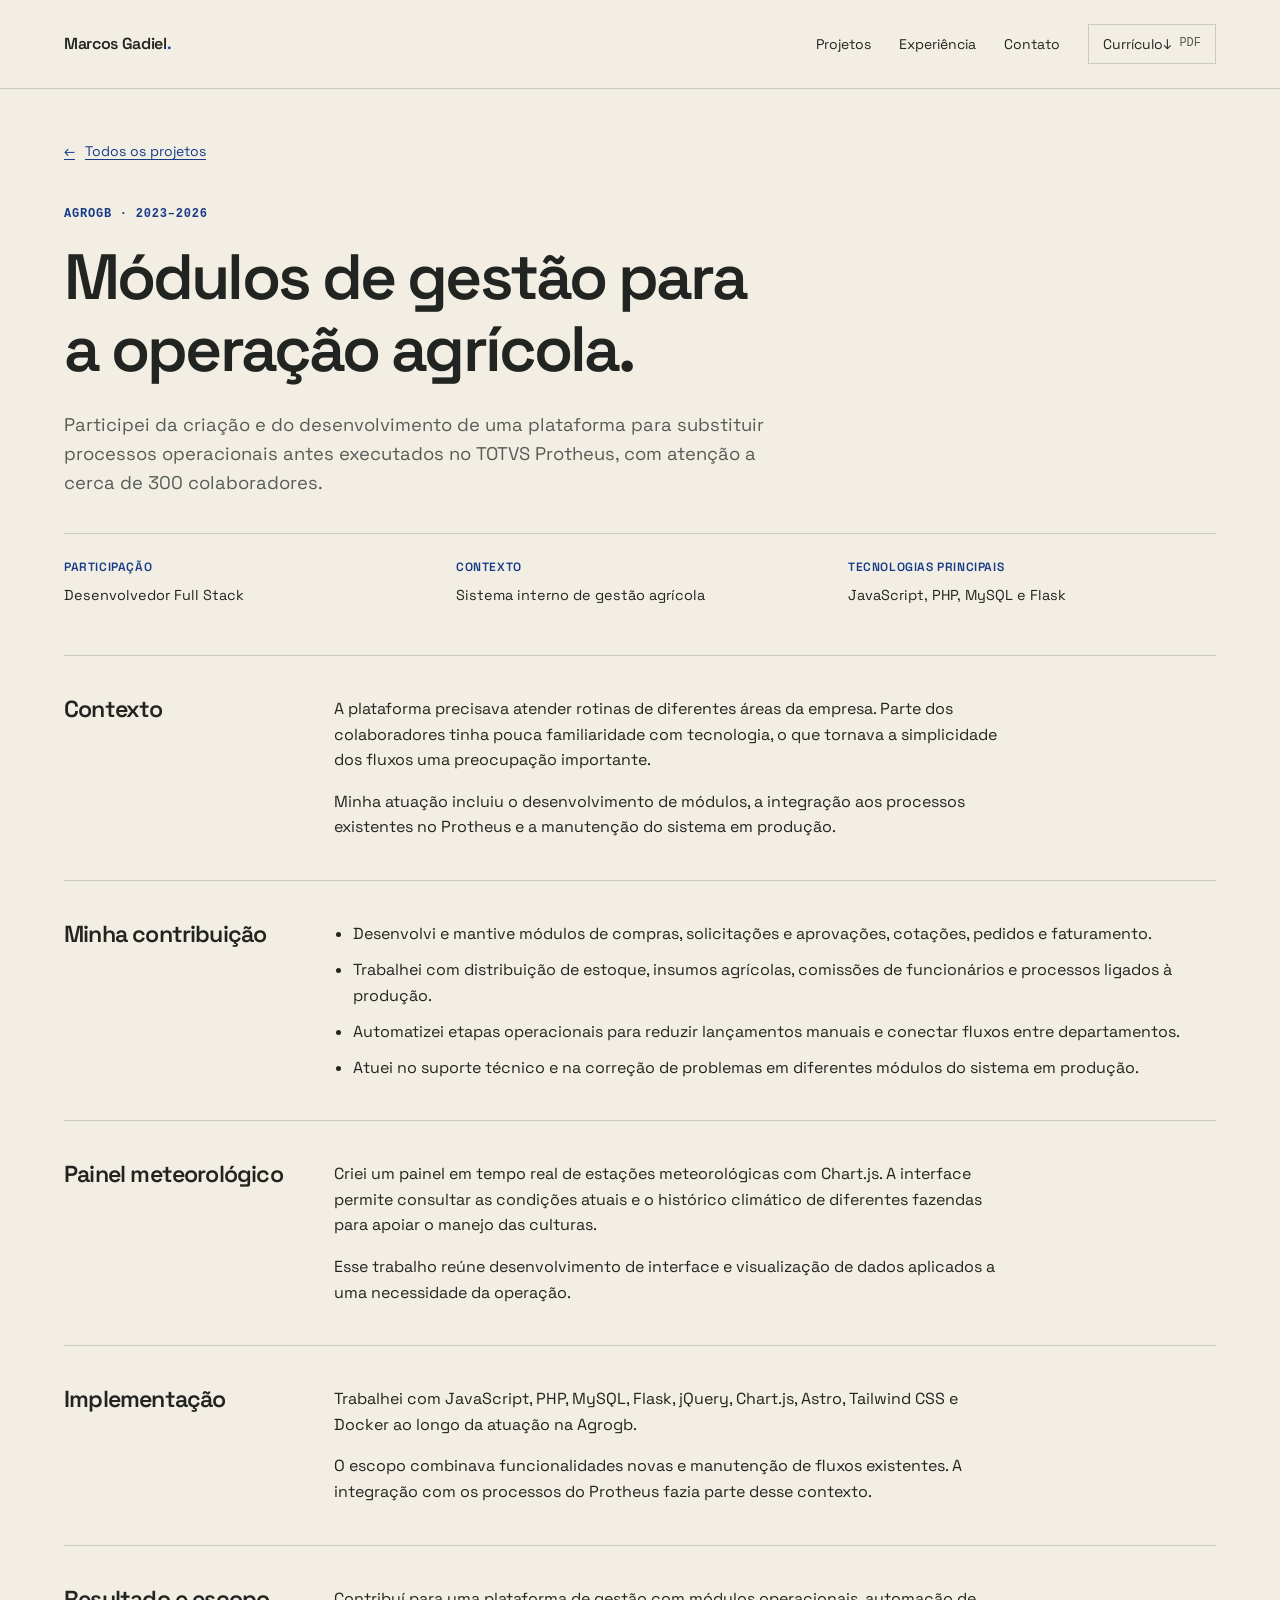
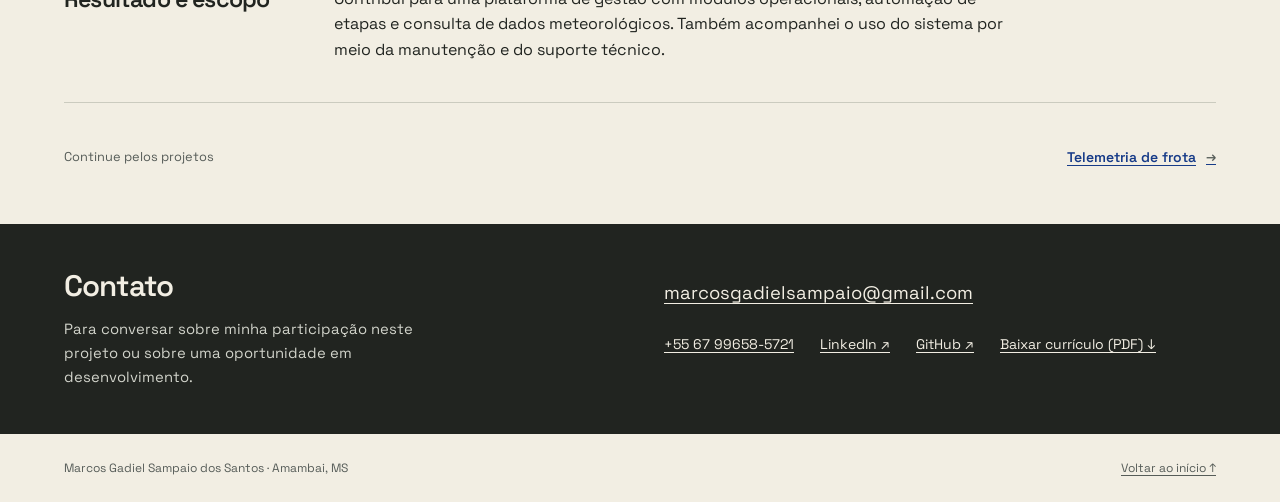
==== projetos/agrogb.html @ a347e8ad "portfolio iupdate: new copy, projects area, contact" ====
<!doctype html>
<html lang="pt-BR">
<head>
  <meta charset="utf-8">
  <meta name="viewport" content="width=device-width, initial-scale=1">
  <title>Agrogb — gestão agrícola | Marcos Gadiel Sampaio</title>
  <meta name="description" content="Atuação no desenvolvimento e na manutenção de módulos de gestão agrícola, integrações com processos do Protheus e painel meteorológico com Chart.js.">
  <meta name="theme-color" content="#f2eee3">
  <meta property="og:type" content="website">
  <meta property="og:locale" content="pt_BR">
  <meta property="og:title" content="Agrogb — gestão agrícola | Marcos Gadiel Sampaio">
  <meta property="og:description" content="Atuação no desenvolvimento e na manutenção de módulos de gestão agrícola, integrações com processos do Protheus e painel meteorológico com Chart.js.">
  <link rel="icon" href="../assets/favicon.svg" type="image/svg+xml">
  <link rel="stylesheet" href="../assets/styles.css">
</head>
<body id="topo">
  <a class="skip-link" href="#conteudo">Pular para o conteúdo</a>
  <header class="site-header"><div class="wrap header-inner">
    <a class="brand" href="../index.html" aria-label="Marcos Gadiel, início">Marcos Gadiel<span aria-hidden="true">.</span></a>
    <nav class="site-nav" aria-label="Navegação principal">
      <a href="../index.html#projetos">Projetos</a><a href="../index.html#experiencia">Experiência</a><a href="#contato">Contato</a>
      <a class="nav-cv" href="../assets/marcos-gadiel-curriculo.pdf" download>Currículo <span aria-hidden="true">↓</span><span class="meta">&nbsp;PDF</span></a>
    </nav>
  </div></header>
  <main id="conteudo" class="wrap" tabindex="-1">
    <header class="case-header">
      <a class="back-link" href="../index.html#projetos"><span aria-hidden="true">←</span> Todos os projetos</a>
      <p class="eyebrow">Agrogb · 2023–2026</p>
      <h1>Módulos de gestão para a operação agrícola.</h1>
      <p class="case-intro">Participei da criação e do desenvolvimento de uma plataforma para substituir processos operacionais antes executados no TOTVS Protheus, com atenção a cerca de 300 colaboradores.</p>
      <dl class="case-facts"><div><dt>Participação</dt><dd>Desenvolvedor Full Stack</dd></div><div><dt>Contexto</dt><dd>Sistema interno de gestão agrícola</dd></div><div><dt>Tecnologias principais</dt><dd>JavaScript, PHP, MySQL e Flask</dd></div></dl>
    </header>
    <section class="case-section"><h2>Contexto</h2><div><p>A plataforma precisava atender rotinas de diferentes áreas da empresa. Parte dos colaboradores tinha pouca familiaridade com tecnologia, o que tornava a simplicidade dos fluxos uma preocupação importante.</p><p>Minha atuação incluiu o desenvolvimento de módulos, a integração aos processos existentes no Protheus e a manutenção do sistema em produção.</p></div></section><section class="case-section"><h2>Minha contribuição</h2><div><ul><li>Desenvolvi e mantive módulos de compras, solicitações e aprovações, cotações, pedidos e faturamento.</li><li>Trabalhei com distribuição de estoque, insumos agrícolas, comissões de funcionários e processos ligados à produção.</li><li>Automatizei etapas operacionais para reduzir lançamentos manuais e conectar fluxos entre departamentos.</li><li>Atuei no suporte técnico e na correção de problemas em diferentes módulos do sistema em produção.</li></ul></div></section><section class="case-section"><h2>Painel meteorológico</h2><div><p>Criei um painel em tempo real de estações meteorológicas com Chart.js. A interface permite consultar as condições atuais e o histórico climático de diferentes fazendas para apoiar o manejo das culturas.</p><p>Esse trabalho reúne desenvolvimento de interface e visualização de dados aplicados a uma necessidade da operação.</p></div></section><section class="case-section"><h2>Implementação</h2><div><p>Trabalhei com JavaScript, PHP, MySQL, Flask, jQuery, Chart.js, Astro, Tailwind CSS e Docker ao longo da atuação na Agrogb.</p><p>O escopo combinava funcionalidades novas e manutenção de fluxos existentes. A integração com os processos do Protheus fazia parte desse contexto.</p></div></section><section class="case-section"><h2>Resultado e escopo</h2><div><p>Contribuí para uma plataforma de gestão com módulos operacionais, automação de etapas e consulta de dados meteorológicos. Também acompanhei o uso do sistema por meio da manutenção e do suporte técnico.</p></div></section>
    <nav class="next-project" aria-label="Próximo projeto"><span>Continue pelos projetos</span><a class="text-link" href="telemetria.html">Telemetria de frota <span aria-hidden="true">→</span></a></nav>
  </main>
  <section class="contact-section" id="contato" aria-labelledby="titulo-contato"><div class="wrap contact-grid">
    <div><h2 id="titulo-contato">Contato</h2><p>Para conversar sobre minha participação neste projeto ou sobre uma oportunidade em desenvolvimento.</p></div>
    <div class="contact-links">
      <a class="contact-email" href="mailto:marcosgadielsampaio@gmail.com">marcosgadielsampaio@gmail.com</a>
      <a href="tel:+5567996585721">+55 67 99658-5721</a>
      <a href="https://www.linkedin.com/in/gadielsampaio/">LinkedIn <span aria-hidden="true">&nbsp;↗</span></a>
      <a href="https://github.com/gadielsampaio">GitHub <span aria-hidden="true">&nbsp;↗</span></a>
      <a href="../assets/marcos-gadiel-curriculo.pdf" download>Baixar currículo (PDF) <span aria-hidden="true">&nbsp;↓</span></a>
    </div>
  </div></section>
  <footer><div class="wrap footer-inner"><span>Marcos Gadiel Sampaio dos Santos · Amambai, MS</span><a href="#topo">Voltar ao início ↑</a></div></footer>
</body>
</html>
---- assets/styles.css ----
/* Shared styles. No build step or JavaScript required. */
@font-face { font-family: 'Space Grotesk'; src: url('space-grotesk-regular.woff') format('woff'); font-style: normal; font-weight: 400; font-display: swap; }
@font-face { font-family: 'Space Grotesk'; src: url('space-grotesk-semibold.woff') format('woff'); font-style: normal; font-weight: 600 700; font-display: swap; }
:root {
  color-scheme: light;
  --paper: #f2eee3;
  --surface: #e8e4d9;
  --ink: #212420;
  --muted: #565c58;
  --blue: #1948c5;
  --blue-deep: #173b88;
  --line: #cbcbbf;
  --max-width: 1160px;
  --space: clamp(24px, 5vw, 72px);
}
*, *::before, *::after { box-sizing: border-box; }
html { scroll-padding-top: 32px; }
body { margin: 0; background: var(--paper); color: var(--ink); font-family: 'Space Grotesk', Arial, Helvetica, sans-serif; font-size: 16px; line-height: 1.6; -webkit-font-smoothing: antialiased; }
::selection { color: #fff; background: var(--blue); }
h1, h2, h3, p, figure, dl, dd { margin: 0; }
h1, h2, h3 { font-weight: 600; line-height: 1.12; text-wrap: balance; }
h1 { font-size: clamp(2.5rem, 4.5vw, 4rem); letter-spacing: -.045em; }
h2 { font-size: clamp(1.75rem, 3vw, 2.35rem); letter-spacing: -.035em; }
h3 { font-size: 1.3rem; letter-spacing: -.02em; }
p { max-width: 68ch; }
a { color: var(--blue-deep); text-decoration-thickness: 1px; text-underline-offset: .22em; }
a:hover { color: var(--blue); }
a:focus-visible, summary:focus-visible { outline: 3px solid var(--blue); outline-offset: 5px; }
img { display: block; max-width: 100%; height: auto; }
ul, ol { padding-left: 1.2em; }
li + li { margin-top: .65em; }
.wrap { width: min(var(--max-width), calc(100% - var(--space) * 2)); margin-inline: auto; }
.eyebrow, .meta, .number, .stack, .period { font-family: 'Courier New', Courier, monospace; font-size: .75rem; line-height: 1.6; }
.eyebrow { color: var(--blue-deep); font-weight: 700; letter-spacing: .065em; text-transform: uppercase; }
.muted, .meta, .period { color: var(--muted); }
.skip-link { position: absolute; left: var(--space); top: 12px; z-index: 10; padding: 12px 18px; background: var(--ink); color: #fff; transform: translateY(-200%); }
.skip-link:focus { transform: none; color: #fff; }
.site-header { border-bottom: 1px solid var(--line); }
.header-inner { min-height: 88px; display: flex; align-items: center; justify-content: space-between; gap: 24px; }
.brand { display: inline-flex; align-items: center; min-height: 44px; color: var(--ink); text-decoration: none; font-size: 1rem; font-weight: 700; letter-spacing: -.02em; white-space: nowrap; }
.brand span { color: var(--blue); }
.site-nav { display: flex; align-items: center; gap: 28px; font-size: .875rem; }
.site-nav a { display: inline-flex; align-items: center; min-height: 44px; color: var(--ink); text-decoration: none; }
.site-nav a:hover { color: var(--blue); text-decoration: underline; }
.site-nav .nav-cv { min-height: 40px; border: 1px solid var(--line); padding: 6px 14px; }
.hero { display: grid; grid-template-columns: minmax(0, 1fr) 300px; gap: 72px; align-items: center; padding-block: 70px 72px; }
.hero .eyebrow { margin-bottom: 20px; }
.hero h1 { max-width: 16ch; }
.hero-intro { font-size: 1.075rem; margin-top: 25px; color: var(--muted); max-width: 55ch; }
.hero-actions { display: flex; flex-wrap: wrap; align-items: center; gap: 12px 28px; margin-top: 28px; }
.button { display: inline-flex; align-items: center; justify-content: space-between; gap: 24px; min-height: 48px; padding: 12px 20px; background: var(--blue); color: #fff; text-decoration: none; font-size: .875rem; font-weight: 600; }
.button:hover { background: var(--blue-deep); color: #fff; }
.text-link { display: inline-flex; align-items: center; gap: 10px; min-height: 44px; font-size: .875rem; font-weight: 600; }
.opportunity { margin-top: 23px; font-size: .8rem; max-width: 59ch; color: var(--muted); }
.portrait { align-self: center; padding-top: 4px; }
.portrait-image { padding: 24px 12px 0; background: var(--surface); border-bottom: 3px solid var(--blue); }
.portrait img { width: 276px; aspect-ratio: 672 / 643; }
.portrait figcaption { display: flex; flex-direction: column; gap: 2px; margin-top: 13px; font-size: .8rem; }
.portrait figcaption strong { font-weight: 600; }
.section { padding-block: 60px; border-top: 1px solid var(--line); }
.section-heading { display: flex; align-items: baseline; gap: 24px; margin-bottom: 32px; }
.number { color: var(--blue); font-weight: 700; }
.project-lead { display: grid; grid-template-columns: 1.12fr 1fr; border-top: 2px solid var(--blue); border-bottom: 1px solid var(--line); padding-block: 32px; gap: 48px; }
.project-lead h3 { font-size: 2.5rem; letter-spacing: -.04em; margin: 10px 0 12px; }
.project-title { font-size: 1.1rem; margin-bottom: 12px; color: var(--blue-deep); }
.project-lead .description { font-size: .95rem; color: var(--muted); }
.stack { color: var(--muted); margin-top: 20px; font-size: .75rem; }
.project-lead .text-link { margin-top: 15px; }
.project-scope { border-left: 1px solid var(--line); padding-left: 36px; }
.project-scope h4 { margin: 0 0 15px; font-size: .8rem; color: var(--blue-deep); text-transform: uppercase; letter-spacing: .06em; }
.scope-list { list-style: none; padding: 0; margin: 0; }
.scope-list li { display: grid; grid-template-columns: 27px 1fr; gap: 10px; padding-block: 13px; border-top: 1px solid var(--line); font-size: .9rem; margin: 0; }
.scope-list .number { font-weight: 400; }
.scope-list strong { font-weight: 600; display: block; }
.scope-list p { margin-top: 3px; color: var(--muted); font-size: .875rem; }
.project-secondary { display: grid; grid-template-columns: repeat(2, minmax(0, 1fr)); gap: 48px; margin-top: 30px; }
.project-secondary h3 { margin: 10px 0 14px; font-size: 1.5rem; }
.project-secondary p:not(.eyebrow):not(.stack) { color: var(--muted); font-size: .925rem; }
.project-secondary .text-link { margin-top: 14px; }
.experience-row { display: grid; grid-template-columns: 230px 1fr; gap: 40px; padding-block: 25px; border-top: 1px solid var(--line); }
.experience-row:first-child { padding-top: 0; border-top: 0; }
.experience-row:last-child { padding-bottom: 0; }
.experience-row h3 { font-size: 1.05rem; margin-bottom: 6px; }
.experience-row h4 { margin: 0 0 8px; font-size: 1rem; font-weight: 600; }
.experience-row p { font-size: .925rem; color: var(--muted); }
.competency-grid { display: grid; grid-template-columns: repeat(3, minmax(0, 1fr)); gap: 42px; }
.competency-grid h3 { font-size: 1.1rem; margin-bottom: 16px; }
.technology-list { font-size: 1rem; line-height: 1.8; margin-bottom: 15px; }
.competency-grid .muted { font-size: .875rem; }
.about-grid { display: grid; grid-template-columns: 1.2fr 1fr; gap: 70px; }
.about-copy p { font-size: 1rem; }
.about-copy p + p { margin-top: 16px; color: var(--muted); font-size: .925rem; }
.about-facts { border-left: 1px solid var(--line); padding-left: 36px; }
.about-facts dt { font-size: .75rem; font-weight: 700; color: var(--blue-deep); text-transform: uppercase; letter-spacing: .05em; margin-bottom: 7px; }
.about-facts dd { font-size: .875rem; }
.about-facts dd + dt { margin-top: 22px; }
.contact-section { padding-block: 46px; background: var(--ink); color: var(--paper); }
.contact-grid { display: grid; grid-template-columns: 1fr 1fr; gap: 48px; align-items: start; }
.contact-section h2 { font-size: 1.85rem; margin-bottom: 14px; }
.contact-section p { color: #d2d4cb; font-size: .925rem; max-width: 42ch; }
.contact-section a { color: var(--paper); }
.contact-section a:hover { color: #fff; }
.contact-section a:focus-visible { outline-color: #fff; }
.contact-links { display: flex; flex-wrap: wrap; gap: 8px 26px; align-items: baseline; }
.contact-email { flex-basis: 100%; font-size: clamp(.95rem, 1.5vw, 1.15rem); overflow-wrap: anywhere; }
.contact-links a { min-height: 44px; display: inline-flex; align-items: center; font-size: .875rem; }
.contact-links .contact-email { font-size: clamp(.95rem, 1.5vw, 1.15rem); }
.footer-inner { display: flex; flex-wrap: wrap; align-items: center; justify-content: space-between; gap: 10px 24px; padding-block: 12px; font-size: .75rem; color: var(--muted); }
.footer-inner a { display: inline-flex; align-items: center; min-height: 44px; color: var(--muted); }
/* Project pages */
.case-header { padding-block: 40px 48px; }
.back-link { display: inline-flex; align-items: center; min-height: 44px; font-size: .875rem; gap: 10px; margin-bottom: 32px; }
.case-header .eyebrow { margin-bottom: 18px; }
.case-header h1 { max-width: 22ch; font-size: clamp(2.25rem, 5vw, 4rem); }
.case-intro { margin-top: 24px; max-width: 62ch; font-size: 1.15rem; color: var(--muted); }
.case-facts { display: grid; grid-template-columns: 1fr 1fr 1fr; gap: 24px; border-top: 1px solid var(--line); margin-top: 35px; padding-top: 24px; }
.case-facts dt { font-size: .75rem; text-transform: uppercase; letter-spacing: .05em; color: var(--blue-deep); font-weight: 700; margin-bottom: 7px; }
.case-facts dd { font-size: .9rem; }
.case-section { display: grid; grid-template-columns: 230px minmax(0, 1fr); gap: 40px; border-top: 1px solid var(--line); padding-block: 40px; }
.case-section h2 { font-size: 1.45rem; max-width: 18ch; }
.case-section h3 { font-size: 1.05rem; margin-bottom: 10px; }
.case-section p, .case-section li { font-size: 1rem; }
.case-section p + p { margin-top: 16px; }
.case-section ul { margin: 0; }
.case-section .muted { font-size: .9rem; }
.case-section .stack { margin-top: 18px; }
.flow { display: grid; grid-template-columns: 1fr 1fr; gap: 0 28px; list-style: none; padding: 0; margin: 0; }
.flow li { padding-block: 16px; margin: 0; border-top: 1px solid var(--line); }
.flow .number { display: block; margin-bottom: 7px; }
.flow strong { display: block; font-size: 1rem; margin-bottom: 5px; }
.flow p { font-size: .9rem; color: var(--muted); }
.next-project { border-top: 1px solid var(--line); padding-block: 32px 45px; display: flex; justify-content: space-between; align-items: center; gap: 16px; }
.next-project span { color: var(--muted); font-size: .8rem; }
@media (max-width: 1000px) {
  .hero { gap: 36px; grid-template-columns: minmax(0, 1fr) 240px; }
  .site-nav { gap: 20px; }
  .experience-row, .case-section { grid-template-columns: 190px minmax(0, 1fr); gap: 32px; }
  .project-lead { gap: 30px; }
  .project-scope { padding-left: 26px; }
}
@media (max-width: 760px) {
  :root { --space: 24px; }
  .header-inner { flex-wrap: wrap; gap: 2px 20px; padding-block: 16px 10px; }
  .site-nav { gap: 22px; flex-wrap: wrap; font-size: .8rem; }
  .site-nav .nav-cv { border: 0; padding: 0; min-height: 44px; }
  .hero { grid-template-columns: minmax(0, 1fr); gap: 32px; padding-block: 40px; }
  .hero h1 { font-size: clamp(2.35rem, 7vw, 3.7rem); max-width: 19ch; }
  .hero-intro { font-size: 1rem; }
  .portrait { display: flex; align-items: center; gap: 16px; padding: 0; }
  .portrait-image { width: 78px; flex: 0 0 78px; padding: 6px 2px 0; border-bottom-width: 2px; }
  .portrait figcaption { margin: 0; }
  .opportunity { margin-top: 16px; }
  .section { padding-block: 40px; }
  .section-heading { gap: 16px; margin-bottom: 26px; }
  .project-lead { grid-template-columns: minmax(0, 1fr); gap: 24px; padding-block: 25px; }
  .project-scope { padding-left: 0; border: 0; }
  .project-scope h4 { margin-bottom: 10px; }
  .project-secondary { grid-template-columns: minmax(0, 1fr); gap: 25px; }
  .project-secondary article + article { border-top: 1px solid var(--line); padding-top: 25px; }
  .experience-row, .case-section { grid-template-columns: minmax(0, 1fr); gap: 16px; }
  .experience-company { display: flex; flex-wrap: wrap; align-items: baseline; gap: 6px 16px; }
  .experience-row h3 { margin: 0; }
  .competency-grid { grid-template-columns: minmax(0, 1fr); gap: 28px; }
  .competency-grid h3 { margin-bottom: 8px; }
  .technology-list { margin-bottom: 7px; }
  .about-grid { grid-template-columns: minmax(0, 1fr); gap: 28px; }
  .about-facts { border: 0; padding: 0; }
  .contact-grid { grid-template-columns: minmax(0, 1fr); gap: 22px; }
  .contact-section { padding-block: 36px; }
  .case-header { padding-block: 24px 36px; }
  .case-intro { font-size: 1rem; }
  .back-link { margin-bottom: 24px; }
  .case-facts { grid-template-columns: minmax(0, 1fr); gap: 16px; }
  .case-section { padding-block: 30px; }
  .case-section h2 { max-width: none; }
  .flow { grid-template-columns: minmax(0, 1fr); }
  .next-project { align-items: flex-start; flex-direction: column; }
}
@media (max-width: 370px) {
  :root { --space: 18px; }
  .site-nav { gap: 16px; }
  .hero-actions { gap: 6px 20px; }
}
@media print {
  :root { --paper: #fff; --ink: #000; --muted: #333; --space: 0px; }
  .site-header, .skip-link, .hero-actions, .back-link, .next-project, .footer-inner > a { display: none; }
  body { font-size: 10pt; }
  .wrap { width: 100%; }
  .hero { padding-block: 15px 25px; }
  .section, .case-section { padding-block: 24px; }
  h1 { font-size: 30pt; }
  h2 { font-size: 20pt; }
  a { color: #000; }
  .experience-row, .project-secondary article, .case-facts { break-inside: avoid; }
  .contact-section { background: #fff; color: #000; border-top: 1px solid #ccc; }
  .contact-section a, .contact-section p { color: #000; }
}
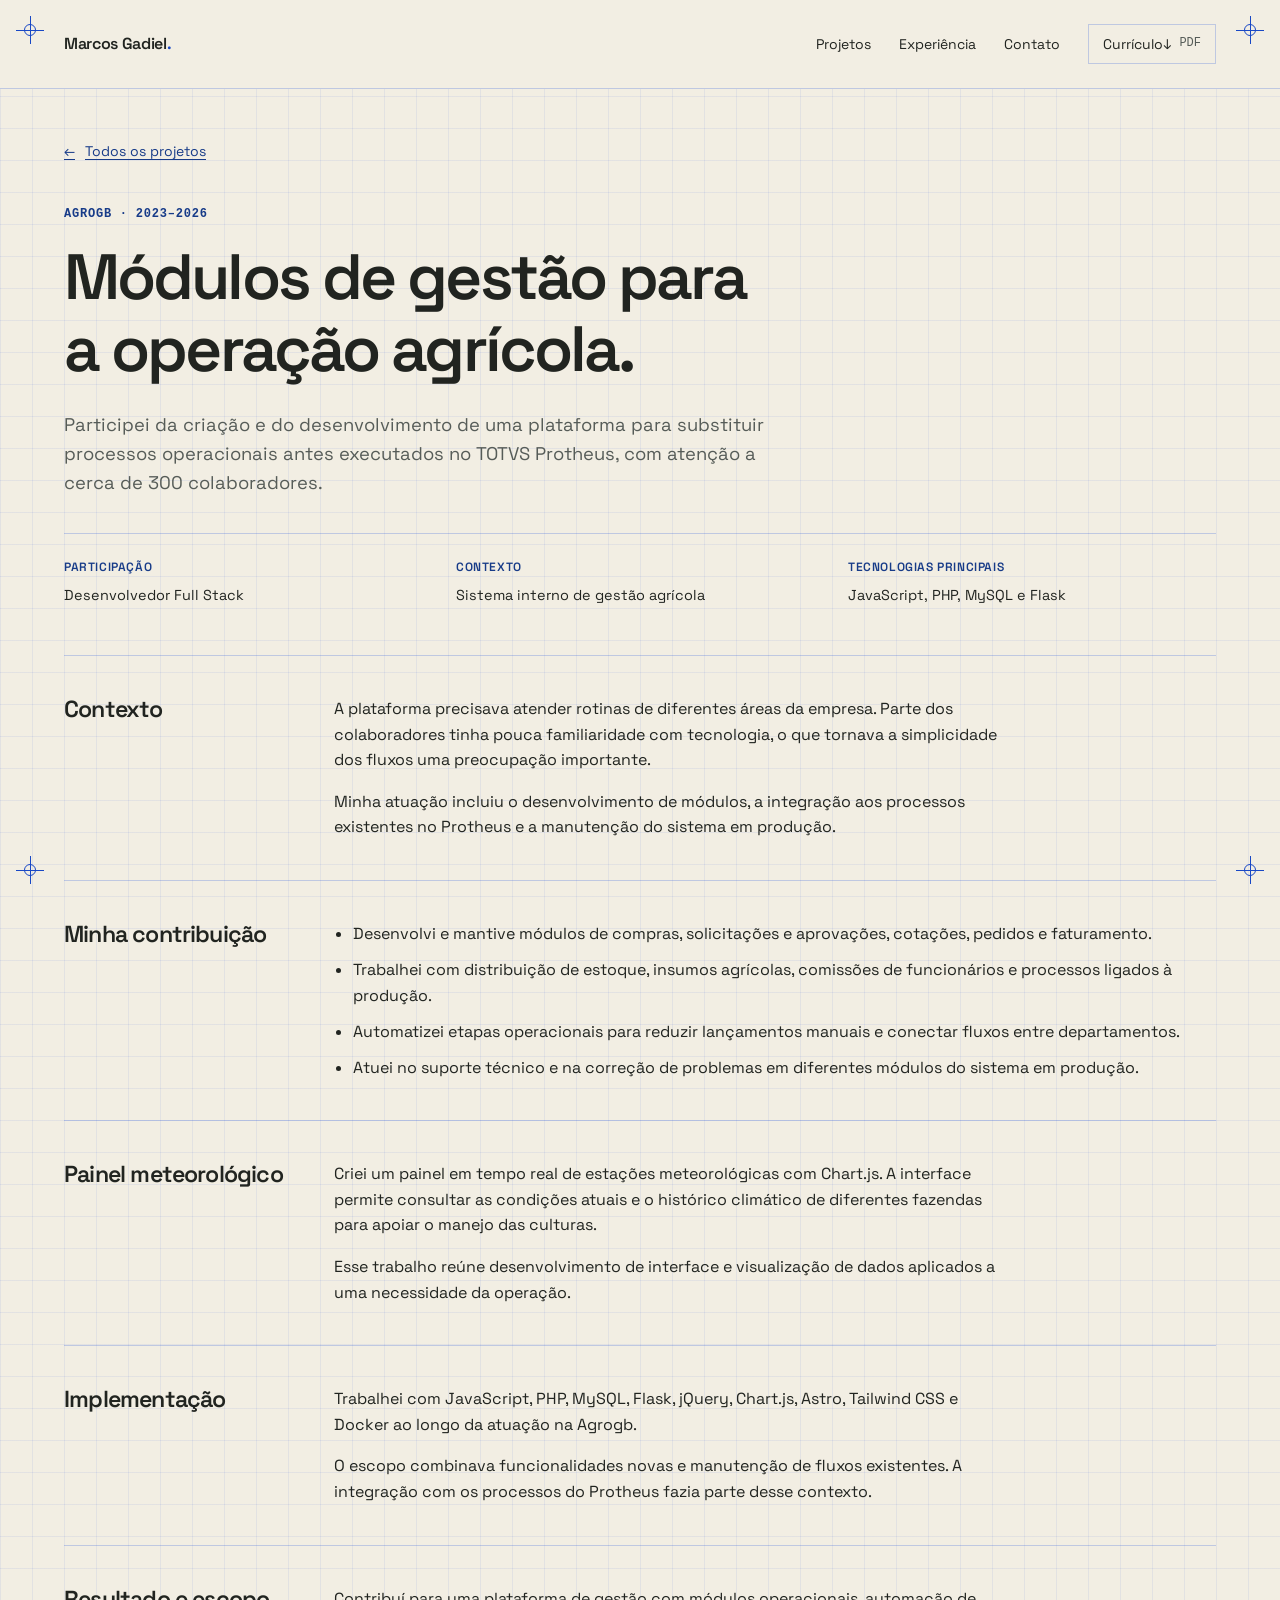
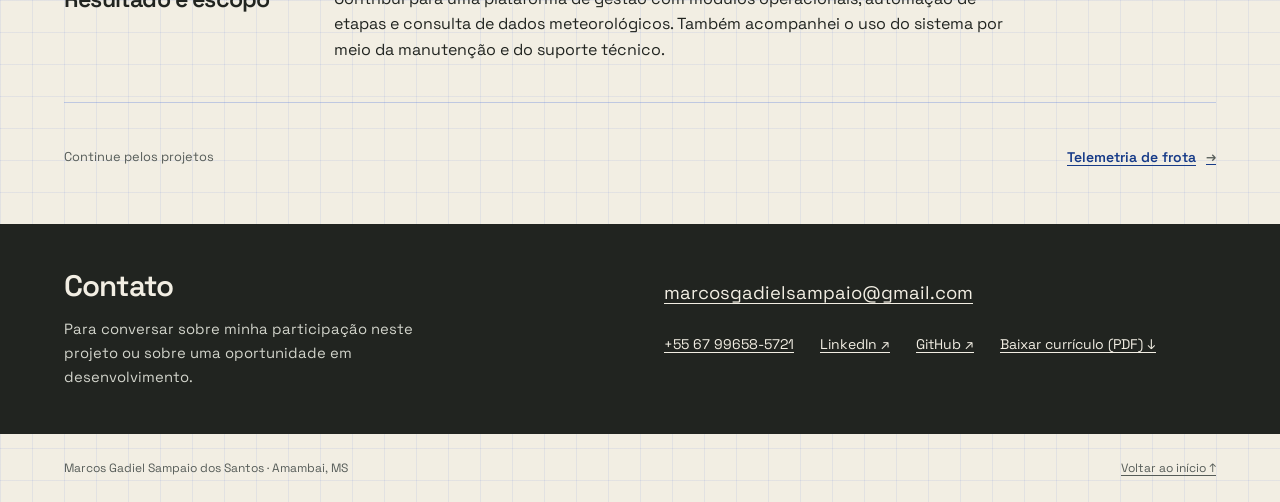
==== commit 0c64a0ec: "new styles" ====
--- a/projetos/agrogb.html
+++ b/projetos/agrogb.html
@@ -12,8 +12,11 @@
   <meta property="og:description" content="Atuação no desenvolvimento e na manutenção de módulos de gestão agrícola, integrações com processos do Protheus e painel meteorológico com Chart.js.">
   <link rel="icon" href="../assets/favicon.svg" type="image/svg+xml">
   <link rel="stylesheet" href="../assets/styles.css">
+  <script src="../assets/motion.js" defer></script>
 </head>
 <body id="topo">
+  <div class="registration-marks" aria-hidden="true"><span class="registration-mark"></span><span class="registration-mark"></span><span class="registration-mark"></span><span class="registration-mark"></span></div>
+
   <a class="skip-link" href="#conteudo">Pular para o conteúdo</a>
   <header class="site-header"><div class="wrap header-inner">
     <a class="brand" href="../index.html" aria-label="Marcos Gadiel, início">Marcos Gadiel<span aria-hidden="true">.</span></a>
--- a/assets/styles.css
+++ b/assets/styles.css
@@ -1,4 +1,4 @@
-/* Shared styles. No build step or JavaScript required. */
+/* Shared blueprint styles. Content and navigation work without JavaScript. */
 @font-face { font-family: 'Space Grotesk'; src: url('space-grotesk-regular.woff') format('woff'); font-style: normal; font-weight: 400; font-display: swap; }
 @font-face { font-family: 'Space Grotesk'; src: url('space-grotesk-semibold.woff') format('woff'); font-style: normal; font-weight: 600 700; font-display: swap; }
 :root {
@@ -9,13 +9,14 @@
   --muted: #565c58;
   --blue: #1948c5;
   --blue-deep: #173b88;
-  --line: #cbcbbf;
+  --line: rgba(30, 79, 216, .24);
+  --grid: rgba(30, 79, 216, .075);
   --max-width: 1160px;
   --space: clamp(24px, 5vw, 72px);
 }
 *, *::before, *::after { box-sizing: border-box; }
-html { scroll-padding-top: 32px; }
-body { margin: 0; background: var(--paper); color: var(--ink); font-family: 'Space Grotesk', Arial, Helvetica, sans-serif; font-size: 16px; line-height: 1.6; -webkit-font-smoothing: antialiased; }
+html { scroll-padding-top: 116px; }
+body { margin: 0; background-color: var(--paper); background-image: linear-gradient(var(--grid) 1px, transparent 1px), linear-gradient(90deg, var(--grid) 1px, transparent 1px); background-size: 32px 32px; color: var(--ink); font-family: 'Space Grotesk', Arial, Helvetica, sans-serif; font-size: 16px; line-height: 1.6; -webkit-font-smoothing: antialiased; }
 ::selection { color: #fff; background: var(--blue); }
 h1, h2, h3, p, figure, dl, dd { margin: 0; }
 h1, h2, h3 { font-weight: 600; line-height: 1.12; text-wrap: balance; }
@@ -33,9 +34,9 @@
 .eyebrow, .meta, .number, .stack, .period { font-family: 'Courier New', Courier, monospace; font-size: .75rem; line-height: 1.6; }
 .eyebrow { color: var(--blue-deep); font-weight: 700; letter-spacing: .065em; text-transform: uppercase; }
 .muted, .meta, .period { color: var(--muted); }
-.skip-link { position: absolute; left: var(--space); top: 12px; z-index: 10; padding: 12px 18px; background: var(--ink); color: #fff; transform: translateY(-200%); }
+.skip-link { position: fixed; left: var(--space); top: 12px; z-index: 40; padding: 12px 18px; background: var(--ink); color: #fff; transform: translateY(-200%); }
 .skip-link:focus { transform: none; color: #fff; }
-.site-header { border-bottom: 1px solid var(--line); }
+.site-header { position: sticky; top: 0; z-index: 20; background: var(--paper); border-bottom: 1px solid var(--line); }
 .header-inner { min-height: 88px; display: flex; align-items: center; justify-content: space-between; gap: 24px; }
 .brand { display: inline-flex; align-items: center; min-height: 44px; color: var(--ink); text-decoration: none; font-size: 1rem; font-weight: 700; letter-spacing: -.02em; white-space: nowrap; }
 .brand span { color: var(--blue); }
@@ -43,24 +44,31 @@
 .site-nav a { display: inline-flex; align-items: center; min-height: 44px; color: var(--ink); text-decoration: none; }
 .site-nav a:hover { color: var(--blue); text-decoration: underline; }
 .site-nav .nav-cv { min-height: 40px; border: 1px solid var(--line); padding: 6px 14px; }
-.hero { display: grid; grid-template-columns: minmax(0, 1fr) 300px; gap: 72px; align-items: center; padding-block: 70px 72px; }
+.hero { display: grid; grid-template-columns: minmax(0, 1.05fr) minmax(0, 1fr); gap: 48px; align-items: center; padding-block: 64px 72px; min-height: min(760px, calc(100svh - 88px)); }
 .hero .eyebrow { margin-bottom: 20px; }
+.hero .eyebrow::before { content: ''; display: inline-block; width: 8px; height: 8px; border: 1px solid var(--blue); margin-right: 12px; transform: rotate(45deg); }
 .hero h1 { max-width: 16ch; }
+.accent { color: var(--blue); }
 .hero-intro { font-size: 1.075rem; margin-top: 25px; color: var(--muted); max-width: 55ch; }
 .hero-actions { display: flex; flex-wrap: wrap; align-items: center; gap: 12px 28px; margin-top: 28px; }
 .button { display: inline-flex; align-items: center; justify-content: space-between; gap: 24px; min-height: 48px; padding: 12px 20px; background: var(--blue); color: #fff; text-decoration: none; font-size: .875rem; font-weight: 600; }
 .button:hover { background: var(--blue-deep); color: #fff; }
 .text-link { display: inline-flex; align-items: center; gap: 10px; min-height: 44px; font-size: .875rem; font-weight: 600; }
 .opportunity { margin-top: 23px; font-size: .8rem; max-width: 59ch; color: var(--muted); }
-.portrait { align-self: center; padding-top: 4px; }
-.portrait-image { padding: 24px 12px 0; background: var(--surface); border-bottom: 3px solid var(--blue); }
-.portrait img { width: 276px; aspect-ratio: 672 / 643; }
-.portrait figcaption { display: flex; flex-direction: column; gap: 2px; margin-top: 13px; font-size: .8rem; }
+.portrait { align-self: center; min-width: 0; padding-top: 4px; }
+.portrait-image { position: relative; display: grid; place-items: center; min-height: 520px; padding: 20px 0; }
+.portrait-image::before { content: ''; position: absolute; inset: 36px 8px 30px; border: 1px solid var(--line); }
+.portrait-image::after { content: ''; position: absolute; left: 8px; right: 8px; bottom: 30px; height: 9px; border-inline: 1px solid var(--blue); border-bottom: 1px solid var(--blue); }
+.portrait img { width: 100%; max-width: 600px; aspect-ratio: 672 / 643; position: relative; z-index: 1; -webkit-mask-image: linear-gradient(#000 65%, transparent 99%); mask-image: linear-gradient(#000 65%, transparent 99%); }
+.portrait-crosshair { position: absolute; top: 14px; right: 0; width: 32px; height: 32px; z-index: 2; color: var(--blue); }
+.portrait figcaption { display: flex; flex-wrap: wrap; justify-content: space-between; gap: 6px 18px; margin-top: 2px; font-size: .8rem; }
 .portrait figcaption strong { font-weight: 600; }
 .section { padding-block: 60px; border-top: 1px solid var(--line); }
-.section-heading { display: flex; align-items: baseline; gap: 24px; margin-bottom: 32px; }
+.section-heading { display: flex; align-items: center; gap: 24px; margin-bottom: 32px; }
+.section-heading::after { content: ''; flex: 1; min-width: 16px; height: 9px; background: linear-gradient(var(--line), var(--line)) center / 100% 1px no-repeat; border-right: 1px solid var(--blue); }
+.section-heading > .number { border: 1px solid var(--blue); padding: 3px 7px; }
 .number { color: var(--blue); font-weight: 700; }
-.project-lead { display: grid; grid-template-columns: 1.12fr 1fr; border-top: 2px solid var(--blue); border-bottom: 1px solid var(--line); padding-block: 32px; gap: 48px; }
+.project-lead { display: grid; grid-template-columns: 1.12fr 1fr; border: 1px solid var(--blue); padding: 32px; gap: 48px; background: rgba(242, 238, 227, .86); }
 .project-lead h3 { font-size: 2.5rem; letter-spacing: -.04em; margin: 10px 0 12px; }
 .project-title { font-size: 1.1rem; margin-bottom: 12px; color: var(--blue-deep); }
 .project-lead .description { font-size: .95rem; color: var(--muted); }
@@ -78,6 +86,12 @@
 .project-secondary p:not(.eyebrow):not(.stack) { color: var(--muted); font-size: .925rem; }
 .project-secondary .text-link { margin-top: 14px; }
 .experience-row { display: grid; grid-template-columns: 230px 1fr; gap: 40px; padding-block: 25px; border-top: 1px solid var(--line); }
+.experience-list { position: relative; padding-left: 32px; }
+.experience-trace { position: absolute; top: 8px; bottom: 8px; left: 5px; width: 1px; background: var(--blue); transform-origin: top; }
+.experience-list .experience-row { position: relative; }
+.experience-list .experience-row::before { content: ''; position: absolute; top: 32px; left: -32px; width: 11px; height: 11px; border: 1px solid var(--blue); background: var(--paper); box-shadow: inset 0 0 0 3px var(--paper); border-radius: 50%; }
+.experience-list .experience-row:first-of-type::before { top: 5px; }
+.experience-list .experience-row:first-of-type { padding-top: 0; border-top: 0; }
 .experience-row:first-child { padding-top: 0; border-top: 0; }
 .experience-row:last-child { padding-bottom: 0; }
 .experience-row h3 { font-size: 1.05rem; margin-bottom: 6px; }
@@ -131,8 +145,29 @@
 .flow p { font-size: .9rem; color: var(--muted); }
 .next-project { border-top: 1px solid var(--line); padding-block: 32px 45px; display: flex; justify-content: space-between; align-items: center; gap: 16px; }
 .next-project span { color: var(--muted); font-size: .8rem; }
+/* Registration marks stay outside the reading area. */
+.registration-marks { position: fixed; inset: 16px; pointer-events: none; z-index: 30; color: var(--blue); }
+.registration-mark { position: absolute; width: 28px; height: 28px; background: linear-gradient(currentColor, currentColor) center / 100% 1px no-repeat, linear-gradient(currentColor, currentColor) center / 1px 100% no-repeat; }
+.registration-mark::before { content: ''; position: absolute; inset: 8px; border: 1px solid currentColor; border-radius: 50%; }
+.registration-mark:nth-child(1) { top: 0; left: 0; }
+.registration-mark:nth-child(2) { top: 0; right: 0; }
+.registration-mark:nth-child(3) { bottom: 0; left: 0; }
+.registration-mark:nth-child(4) { bottom: 0; right: 0; }
+/* Motion is an enhancement: no content starts hidden. */
+@media (prefers-reduced-motion: no-preference) {
+  html { scroll-behavior: smooth; }
+  .button, .text-link, .site-nav a { transition: color 160ms ease, background-color 160ms ease; }
+  .button span, .text-link span { transition: transform 180ms ease; }
+  .button:hover span, .text-link:hover span { transform: translate(2px, -2px); }
+}
+@media (prefers-reduced-motion: reduce) {
+  *, *::before, *::after { animation: none !important; transition: none !important; scroll-behavior: auto !important; }
+}
 @media (max-width: 1000px) {
-  .hero { gap: 36px; grid-template-columns: minmax(0, 1fr) 240px; }
+  .hero { gap: 32px; grid-template-columns: minmax(0, 1.15fr) minmax(0, 1fr); min-height: auto; }
+  .hero h1 { font-size: clamp(2.5rem, 5vw, 3.5rem); }
+  .portrait-image { min-height: 370px; }
+  .registration-marks { display: none; }
   .site-nav { gap: 20px; }
   .experience-row, .case-section { grid-template-columns: 190px minmax(0, 1fr); gap: 32px; }
   .project-lead { gap: 30px; }
@@ -140,19 +175,25 @@
 }
 @media (max-width: 760px) {
   :root { --space: 24px; }
+  html { scroll-padding-top: 148px; }
   .header-inner { flex-wrap: wrap; gap: 2px 20px; padding-block: 16px 10px; }
   .site-nav { gap: 22px; flex-wrap: wrap; font-size: .8rem; }
   .site-nav .nav-cv { border: 0; padding: 0; min-height: 44px; }
   .hero { grid-template-columns: minmax(0, 1fr); gap: 32px; padding-block: 40px; }
   .hero h1 { font-size: clamp(2.35rem, 7vw, 3.7rem); max-width: 19ch; }
   .hero-intro { font-size: 1rem; }
-  .portrait { display: flex; align-items: center; gap: 16px; padding: 0; }
-  .portrait-image { width: 78px; flex: 0 0 78px; padding: 6px 2px 0; border-bottom-width: 2px; }
+  .portrait { display: block; width: min(100%, 380px); justify-self: center; padding: 0; }
+  .portrait-image { min-height: 0; padding: 8px 0; }
+  .portrait-image::before { inset: 24px 8px 22px; }
+  .portrait-image::after { bottom: 22px; }
+  .portrait-crosshair { top: 0; }
   .portrait figcaption { margin: 0; }
   .opportunity { margin-top: 16px; }
   .section { padding-block: 40px; }
-  .section-heading { gap: 16px; margin-bottom: 26px; }
-  .project-lead { grid-template-columns: minmax(0, 1fr); gap: 24px; padding-block: 25px; }
+  .section-heading { gap: 12px; margin-bottom: 26px; }
+  .section-heading h2 { min-width: 0; }
+  .section-heading::after { display: none; }
+  .project-lead { grid-template-columns: minmax(0, 1fr); gap: 24px; padding: 24px 20px; }
   .project-scope { padding-left: 0; border: 0; }
   .project-scope h4 { margin-bottom: 10px; }
   .project-secondary { grid-template-columns: minmax(0, 1fr); gap: 25px; }
@@ -183,10 +224,12 @@
 }
 @media print {
   :root { --paper: #fff; --ink: #000; --muted: #333; --space: 0px; }
-  .site-header, .skip-link, .hero-actions, .back-link, .next-project, .footer-inner > a { display: none; }
-  body { font-size: 10pt; }
+  .site-header, .skip-link, .hero-actions, .back-link, .next-project, .footer-inner > a, .registration-marks { display: none; }
+  body { font-size: 10pt; background-image: none; }
   .wrap { width: 100%; }
-  .hero { padding-block: 15px 25px; }
+  .hero { padding-block: 15px 25px; min-height: 0; }
+  .portrait-image { min-height: 0; }
+  .portrait img { max-width: 240px; }
   .section, .case-section { padding-block: 24px; }
   h1 { font-size: 30pt; }
   h2 { font-size: 20pt; }
